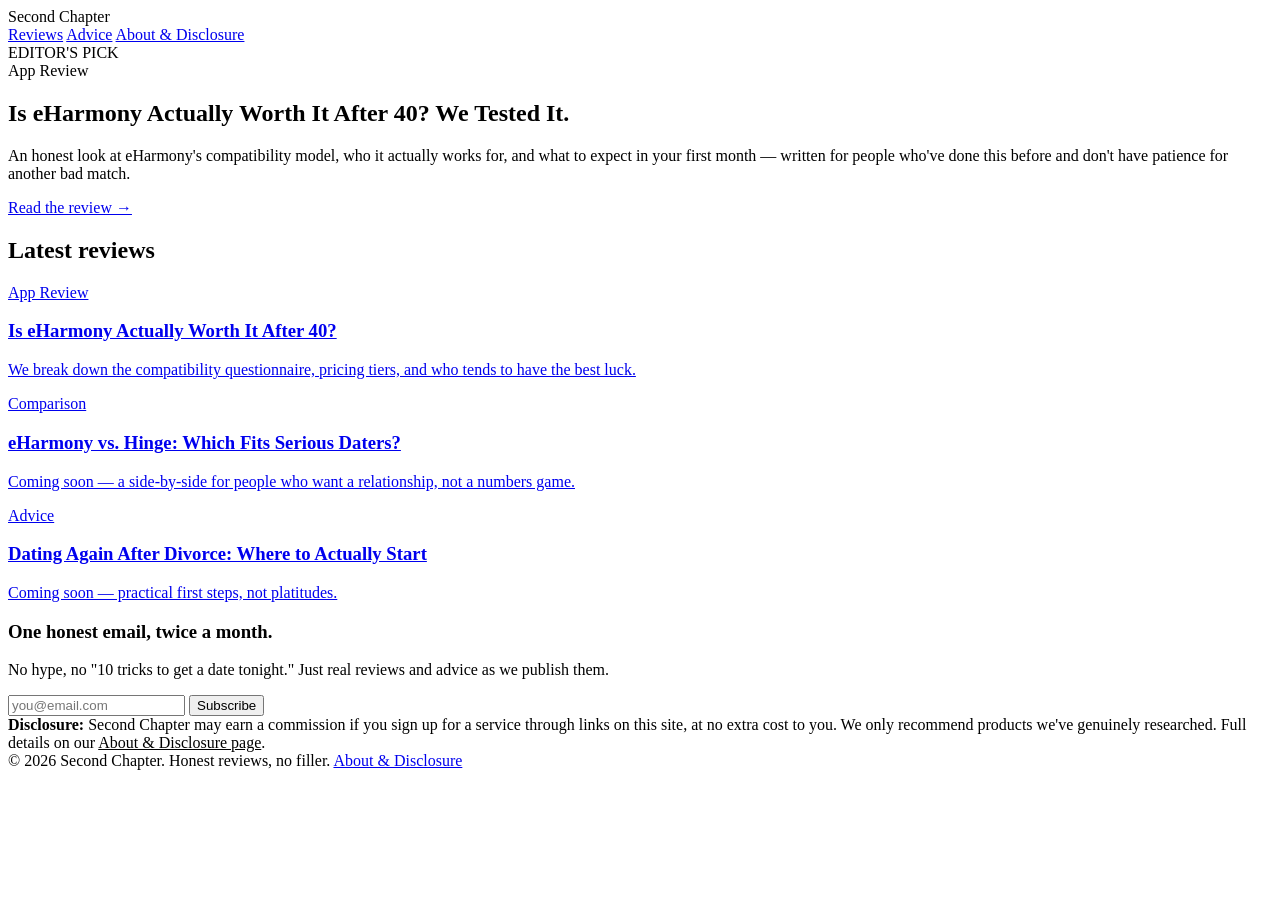
==== index.html @ 2c46cb3f "Create index.html" ====
<!DOCTYPE html>
<html lang="en">
<head>
<meta charset="UTF-8">
<meta name="viewport" content="width=device-width, initial-scale=1.0">
<title>Second Chapter — Honest Dating App Reviews & Advice</title>
<link rel="preconnect" href="https://fonts.googleapis.com">
<link href="https://fonts.googleapis.com/css2?family=Lora:wght@500;600;700&family=Work+Sans:wght@400;500;600&display=swap" rel="stylesheet">
<link rel="stylesheet" href="style.css">
</head>
<body>

<nav class="topbar">
  <div class="topbar-inner wrap" style="padding-left:0;padding-right:0;">
    <div class="brand">Second <span>Chapter</span></div>
    <div class="nav-links">
      <a href="#reviews">Reviews</a>
      <a href="#advice">Advice</a>
      <a href="about.html">About & Disclosure</a>
    </div>
  </div>
</nav>

<div class="wrap">

  <section class="featured">
    <div class="art">
      <div class="fold">EDITOR'S PICK</div>
    </div>
    <div>
      <span class="tag">App Review</span>
      <h1>Is eHarmony Actually Worth It After 40? We Tested It.</h1>
      <p class="dek">An honest look at eHarmony's compatibility model, who it actually works for, and what to expect in your first month — written for people who've done this before and don't have patience for another bad match.</p>
      <a class="btn" href="posts/eharmony-review.html">Read the review →</a>
    </div>
  </section>

  <div class="section-head" id="reviews">
    <h2>Latest reviews</h2>
  </div>
  <div class="post-grid">
    <a class="post-card" href="posts/eharmony-review.html">
      <div class="thumb"></div>
      <div class="body">
        <span class="tag">App Review</span>
        <h3>Is eHarmony Actually Worth It After 40?</h3>
        <p>We break down the compatibility questionnaire, pricing tiers, and who tends to have the best luck.</p>
      </div>
    </a>
    <a class="post-card" href="#">
      <div class="thumb" style="background:linear-gradient(135deg,#2F4B3C,#203529);"></div>
      <div class="body">
        <span class="tag">Comparison</span>
        <h3>eHarmony vs. Hinge: Which Fits Serious Daters?</h3>
        <p>Coming soon — a side-by-side for people who want a relationship, not a numbers game.</p>
      </div>
    </a>
    <a class="post-card" href="#">
      <div class="thumb" style="background:linear-gradient(135deg,#D98E86,#E1634A);"></div>
      <div class="body">
        <span class="tag">Advice</span>
        <h3>Dating Again After Divorce: Where to Actually Start</h3>
        <p>Coming soon — practical first steps, not platitudes.</p>
      </div>
    </a>
  </div>

  <div class="newsletter" id="advice">
    <div>
      <h3>One honest email, twice a month.</h3>
      <p>No hype, no "10 tricks to get a date tonight." Just real reviews and advice as we publish them.</p>
    </div>
    <form class="nform" onsubmit="event.preventDefault(); this.querySelector('button').textContent='Subscribed';">
      <input type="email" placeholder="you@email.com" required>
      <button type="submit">Subscribe</button>
    </form>
  </div>

  <div class="disclosure-strip">
    <strong>Disclosure:</strong> Second Chapter may earn a commission if you sign up for a service through links on this site, at no extra cost to you. We only recommend products we've genuinely researched. Full details on our <a href="about.html" style="color:var(--coral);">About & Disclosure page</a>.
  </div>

</div>

<footer>
  <div class="wrap foot-inner">
    <span>© 2026 Second Chapter. Honest reviews, no filler.</span>
    <span><a href="about.html">About & Disclosure</a></span>
  </div>
</footer>

</body>
</html>
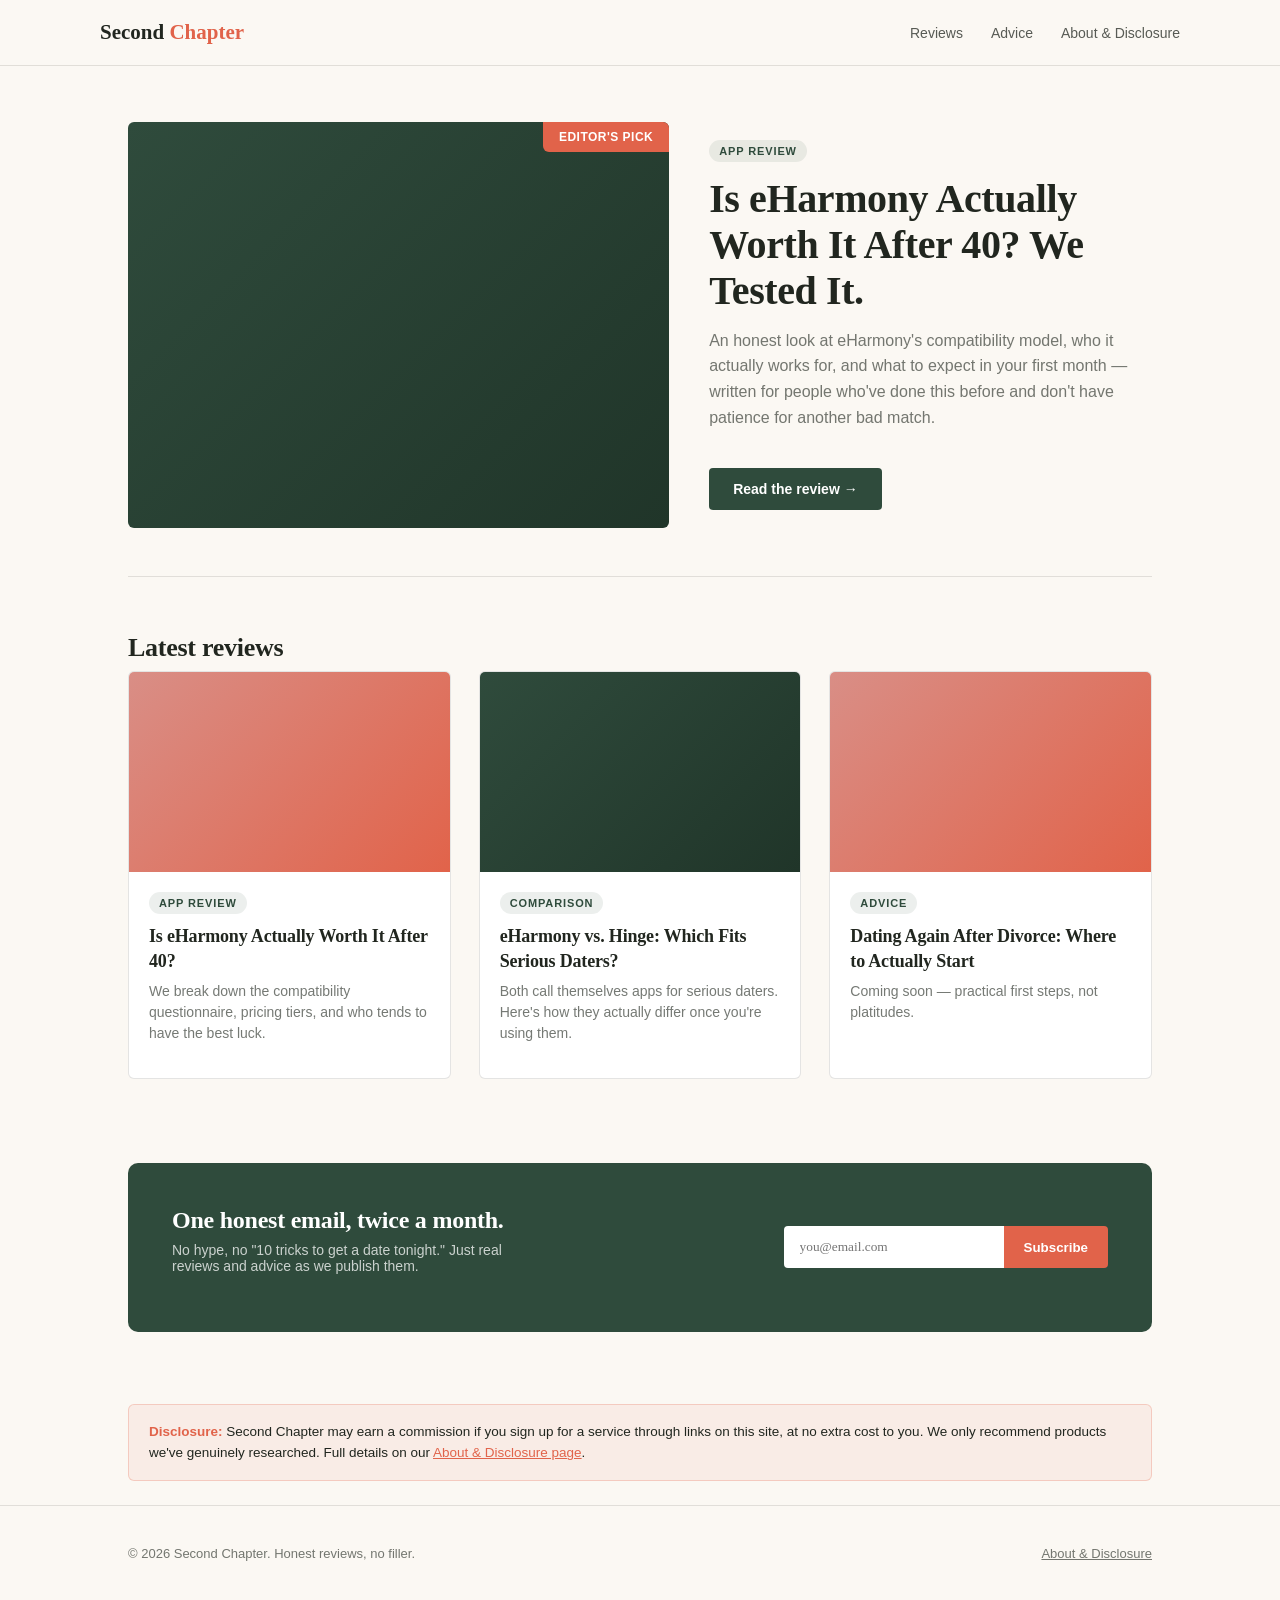
==== commit a3505972: "Update index.html" ====
--- a/index.html
+++ b/index.html
@@ -47,12 +47,12 @@
         <p>We break down the compatibility questionnaire, pricing tiers, and who tends to have the best luck.</p>
       </div>
     </a>
-    <a class="post-card" href="#">
+    <a class="post-card" href="posts/eharmony-vs-hinge.html">
       <div class="thumb" style="background:linear-gradient(135deg,#2F4B3C,#203529);"></div>
       <div class="body">
         <span class="tag">Comparison</span>
         <h3>eHarmony vs. Hinge: Which Fits Serious Daters?</h3>
-        <p>Coming soon — a side-by-side for people who want a relationship, not a numbers game.</p>
+        <p>Both call themselves apps for serious daters. Here's how they actually differ once you're using them.</p>
       </div>
     </a>
     <a class="post-card" href="#">
--- a/style.css
+++ b/style.css
@@ -0,0 +1,162 @@
+:root{
+  --paper:#FBF8F3;
+  --card:#FFFFFF;
+  --ink:#21261F;
+  --forest:#2F4B3C;
+  --forest-deep:#203529;
+  --coral:#E1634A;
+  --rose:#D98E86;
+  --line: rgba(33,38,31,0.12);
+  --muted: rgba(33,38,31,0.62);
+}
+*{ box-sizing:border-box; }
+html{ scroll-behavior:smooth; }
+body{
+  margin:0;
+  background:var(--paper);
+  color:var(--ink);
+  font-family:'Work Sans', sans-serif;
+  -webkit-font-smoothing:antialiased;
+}
+a{ color:inherit; }
+h1,h2,h3{ font-family:'Lora', serif; margin:0; font-weight:600; letter-spacing:-0.01em; }
+.wrap{ max-width:1080px; margin:0 auto; padding:0 28px; }
+img{ max-width:100%; display:block; }
+
+/* NAV */
+nav.topbar{
+  position:sticky; top:0; z-index:50;
+  background:rgba(251,248,243,0.9);
+  backdrop-filter:blur(8px);
+  border-bottom:1px solid var(--line);
+}
+.topbar-inner{
+  max-width:1080px; margin:0 auto; padding:20px 28px;
+  display:flex; align-items:center; justify-content:space-between;
+}
+.brand{ font-family:'Lora', serif; font-size:21px; font-weight:600; }
+.brand span{ color:var(--coral); }
+.nav-links{ display:flex; gap:28px; font-size:14px; }
+.nav-links a{ text-decoration:none; opacity:0.75; transition:opacity .2s; }
+.nav-links a:hover{ opacity:1; }
+
+/* TAG */
+.tag{
+  display:inline-block;
+  font-size:11px; letter-spacing:0.08em; text-transform:uppercase;
+  color:var(--forest); background:rgba(47,75,60,0.09);
+  padding:5px 10px; border-radius:20px;
+  font-weight:600;
+}
+.meta{ font-size:13px; color:var(--muted); margin-top:10px; }
+.meta .dot{ margin:0 8px; opacity:0.5; }
+
+/* FEATURED HERO POST */
+.featured{
+  display:grid; grid-template-columns:1.1fr 0.9fr; gap:40px;
+  padding:56px 0 48px; border-bottom:1px solid var(--line);
+  align-items:center;
+}
+.featured .art{
+  border-radius:6px; overflow:hidden;
+  aspect-ratio:4/3;
+  background:linear-gradient(135deg, var(--forest), var(--forest-deep));
+  position:relative;
+}
+.featured .art .fold{
+  position:absolute; top:0; right:0;
+  background:var(--coral); color:#fff;
+  font-size:12px; font-weight:600; letter-spacing:0.04em;
+  padding:8px 16px; border-bottom-left-radius:6px;
+}
+.featured h1{ font-size:clamp(28px,3.4vw,40px); line-height:1.15; margin-top:14px; }
+.featured p.dek{ font-size:16px; line-height:1.6; color:var(--muted); margin-top:14px; max-width:52ch; }
+.btn{
+  display:inline-block; margin-top:22px;
+  background:var(--forest); color:#fff;
+  padding:13px 24px; border-radius:4px;
+  text-decoration:none; font-size:14px; font-weight:600;
+  transition:background .2s;
+}
+.btn:hover{ background:var(--forest-deep); }
+.btn.outline{
+  background:transparent; color:var(--forest); border:1.5px solid var(--forest);
+}
+.btn.outline:hover{ background:var(--forest); color:#fff; }
+
+/* POST GRID */
+.section-head{ padding:56px 0 8px; display:flex; justify-content:space-between; align-items:baseline; }
+.section-head h2{ font-size:26px; }
+.post-grid{
+  display:grid; grid-template-columns:repeat(3,1fr); gap:28px;
+  padding-bottom:64px;
+}
+.post-card{
+  background:var(--card); border:1px solid var(--line); border-radius:6px;
+  overflow:hidden; transition:transform .2s, box-shadow .2s;
+  text-decoration:none; color:var(--ink);
+}
+.post-card:hover{ transform:translateY(-3px); box-shadow:0 16px 32px -20px rgba(33,38,31,0.3); }
+.post-card .thumb{
+  aspect-ratio:16/10;
+  background:linear-gradient(135deg, var(--rose), var(--coral));
+}
+.post-card .body{ padding:20px; }
+.post-card h3{ font-size:18px; margin-top:10px; line-height:1.35; }
+.post-card p{ font-size:14px; color:var(--muted); margin-top:8px; line-height:1.5; }
+
+/* NEWSLETTER */
+.newsletter{
+  background:var(--forest); color:#fff;
+  border-radius:10px; padding:44px; margin:20px 0 72px;
+  display:flex; justify-content:space-between; align-items:center; gap:24px; flex-wrap:wrap;
+}
+.newsletter h3{ color:#fff; font-size:24px; max-width:360px; }
+.newsletter p{ color:rgba(255,255,255,0.75); margin-top:8px; font-size:14px; max-width:340px; }
+.nform{ display:flex; }
+.nform input{
+  padding:13px 16px; border:none; border-radius:4px 0 0 4px;
+  width:220px; font-family:'Work Sans'; outline:none;
+}
+.nform button{
+  padding:13px 20px; border:none; border-radius:0 4px 4px 0;
+  background:var(--coral); color:#fff; font-weight:600; cursor:pointer;
+}
+
+/* FOOTER */
+footer{ border-top:1px solid var(--line); padding:40px 0; }
+.foot-inner{ display:flex; justify-content:space-between; flex-wrap:wrap; gap:16px; font-size:13px; color:var(--muted); }
+.disclosure-strip{
+  background:rgba(225,99,74,0.08); border:1px solid rgba(225,99,74,0.25);
+  border-radius:6px; padding:16px 20px; font-size:13.5px; line-height:1.6;
+  color:var(--ink); margin:24px 0;
+}
+.disclosure-strip strong{ color:var(--coral); }
+
+/* ARTICLE PAGE */
+.article-head{ padding:52px 0 20px; max-width:760px; margin:0 auto; }
+.article-head h1{ font-size:clamp(30px,4vw,44px); line-height:1.15; margin-top:16px; }
+.article-head p.dek{ font-size:18px; color:var(--muted); margin-top:16px; line-height:1.55; }
+.article-body{
+  max-width:760px; margin:0 auto; padding-bottom:64px;
+  font-size:17px; line-height:1.75;
+}
+.article-body h2{ font-size:24px; margin-top:44px; margin-bottom:14px; }
+.article-body h3{ font-size:19px; margin-top:32px; margin-bottom:10px; }
+.article-body p{ margin:0 0 18px; }
+.article-body ul{ margin:0 0 18px; padding-left:22px; }
+.article-body li{ margin-bottom:8px; }
+.cta-box{
+  background:var(--card); border:1.5px solid var(--forest);
+  border-radius:8px; padding:28px; text-align:center; margin:36px 0;
+}
+.cta-box h3{ font-size:20px; }
+.cta-box p{ color:var(--muted); font-size:14px; margin:10px 0 18px; }
+
+@media (max-width: 860px){
+  .featured{ grid-template-columns:1fr; }
+  .post-grid{ grid-template-columns:1fr; }
+  .nav-links{ display:none; }
+  .newsletter{ flex-direction:column; align-items:flex-start; }
+  .nform input{ width:160px; }
+}
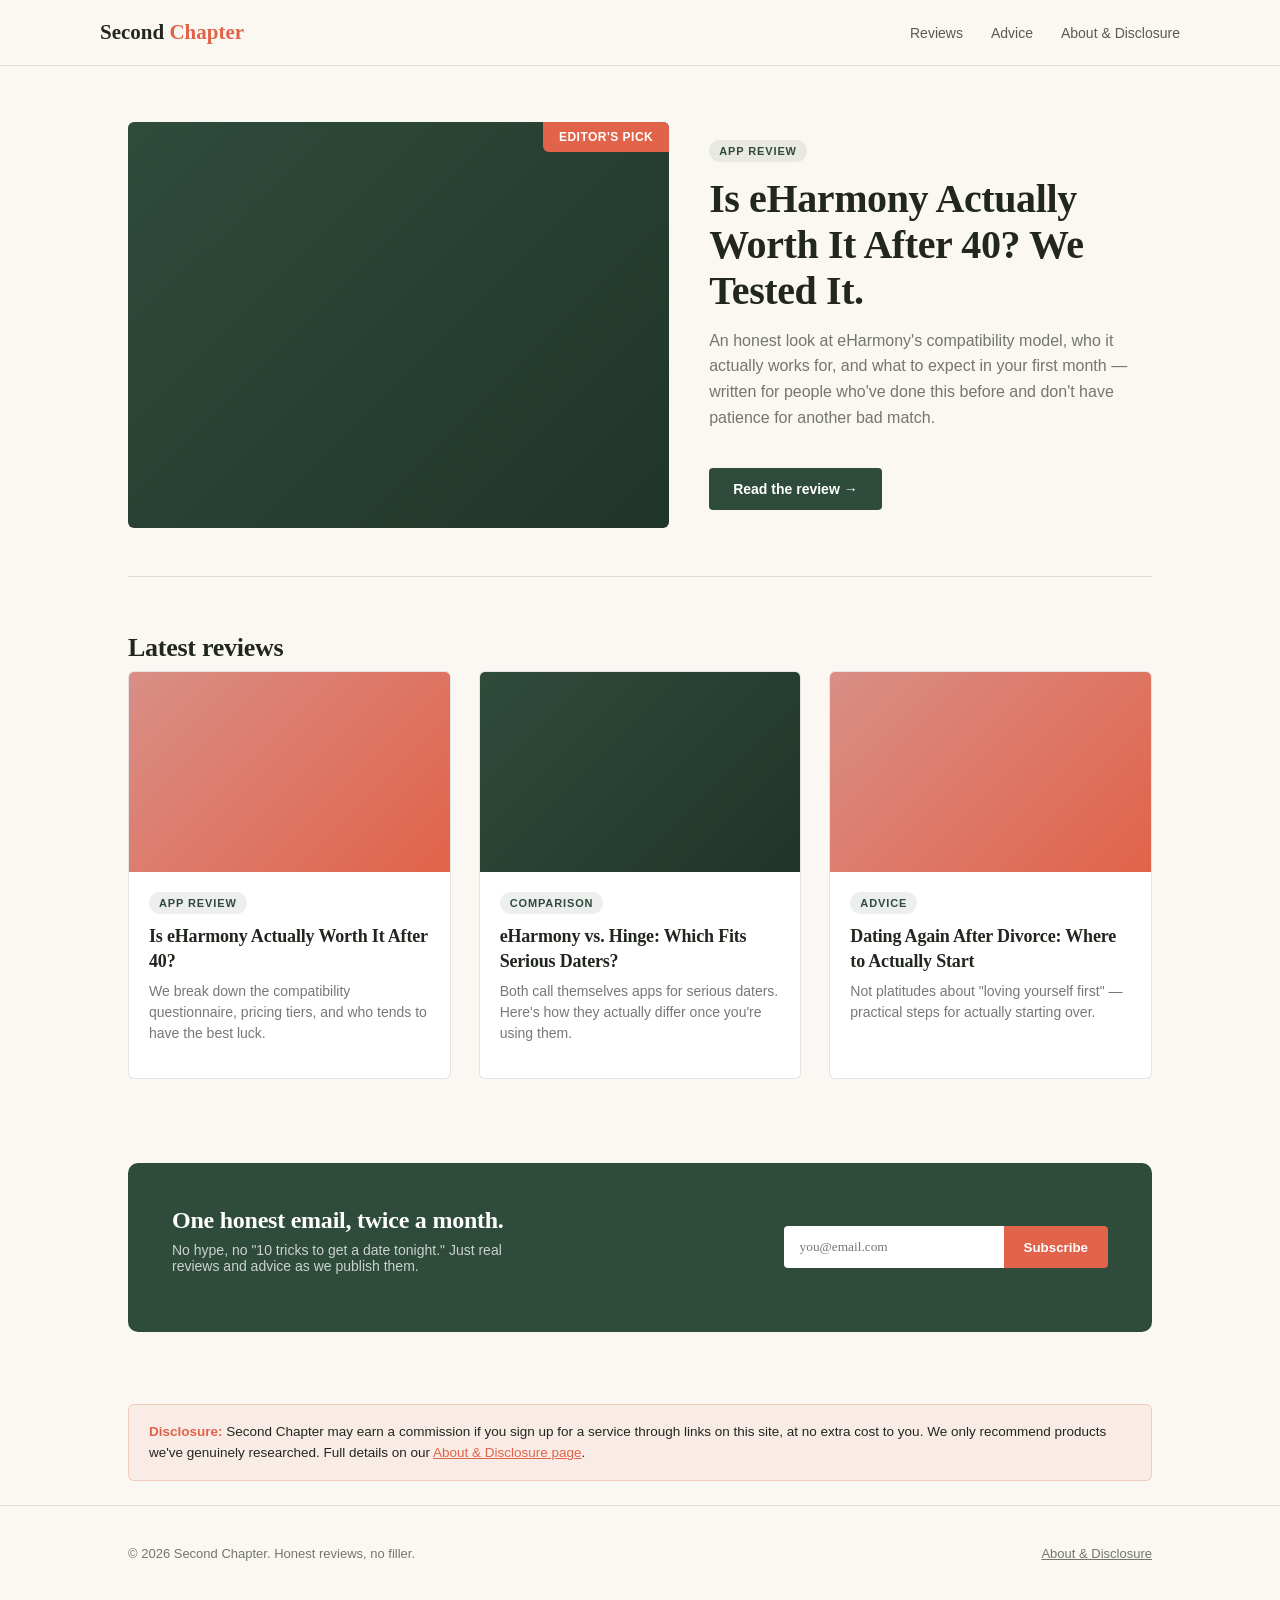
==== commit 4f98cf14: "Update index.html" ====
--- a/index.html
+++ b/index.html
@@ -55,12 +55,12 @@
         <p>Both call themselves apps for serious daters. Here's how they actually differ once you're using them.</p>
       </div>
     </a>
-    <a class="post-card" href="#">
+    <a class="post-card" href="posts/dating-after-divorce.html">
       <div class="thumb" style="background:linear-gradient(135deg,#D98E86,#E1634A);"></div>
       <div class="body">
         <span class="tag">Advice</span>
         <h3>Dating Again After Divorce: Where to Actually Start</h3>
-        <p>Coming soon — practical first steps, not platitudes.</p>
+        <p>Not platitudes about "loving yourself first" — practical steps for actually starting over.</p>
       </div>
     </a>
   </div>
